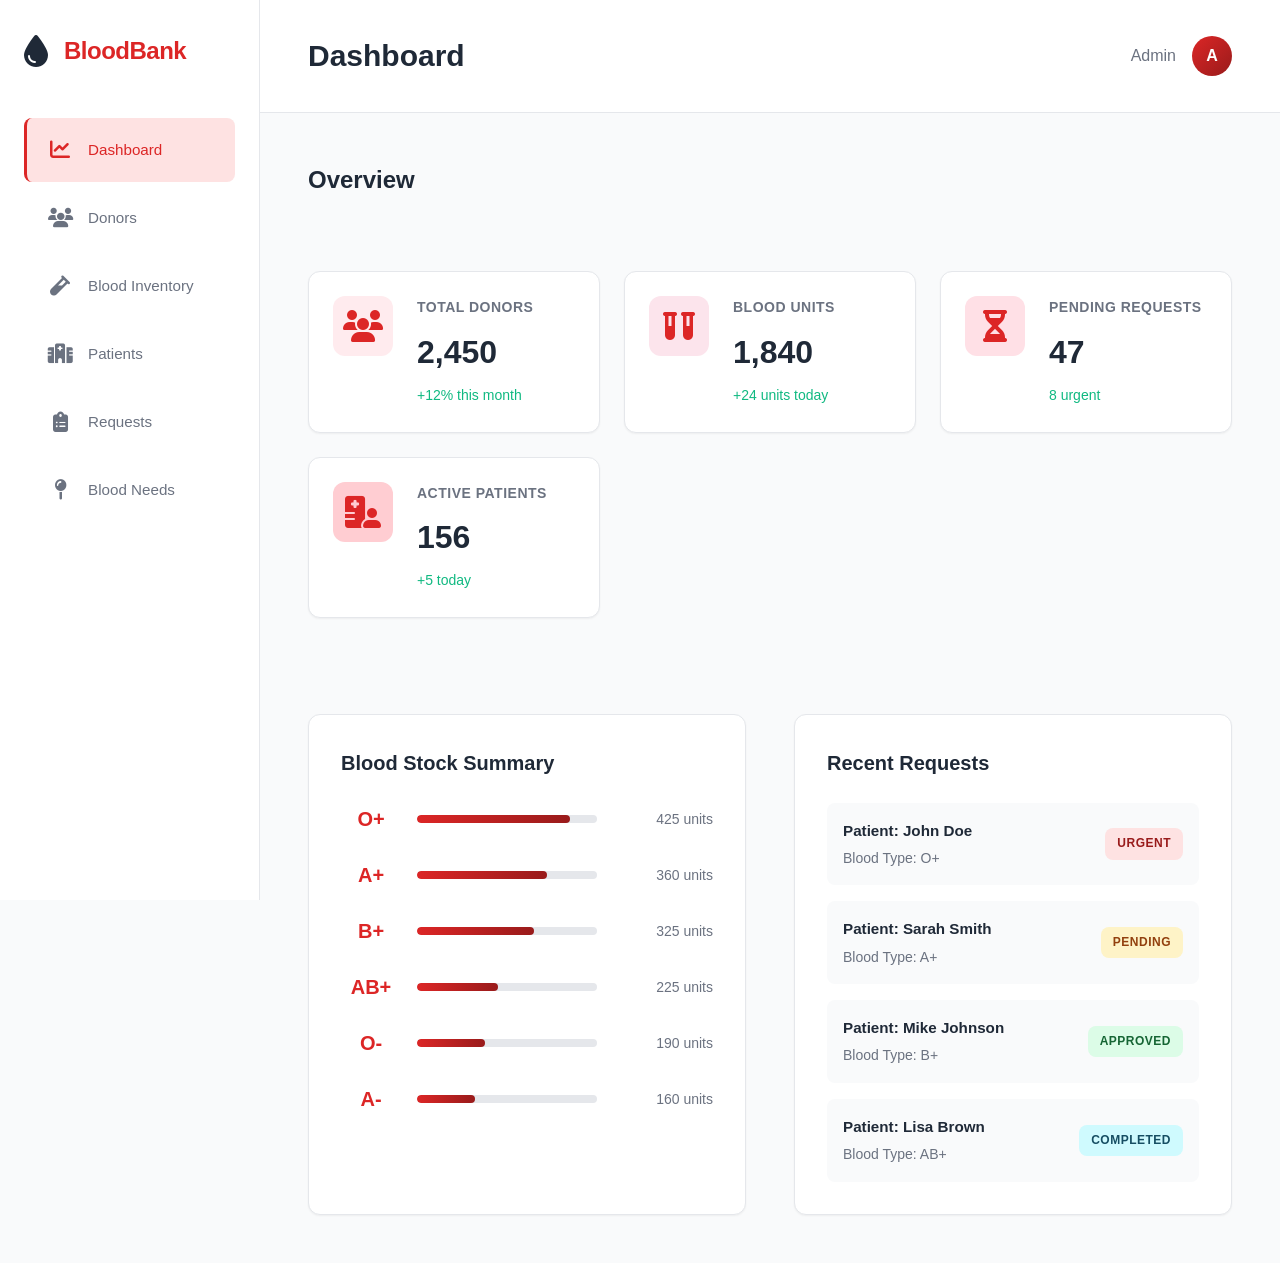
==== index.html @ 57b19b27 "Add Blood Bank project files" ====
<!DOCTYPE html>
<html lang="en">
<head>
    <meta charset="UTF-8">
    <meta name="viewport" content="width=device-width, initial-scale=1.0">
    <title>Blood Bank Management System - Dashboard</title>
    <link rel="stylesheet" href="https://cdnjs.cloudflare.com/ajax/libs/font-awesome/6.4.0/css/all.min.css">
    <link rel="stylesheet" href="css/style.css">
</head>
<body>
    <div class="container">
        <!-- Sidebar Navigation -->
        <aside class="sidebar">
            <div class="logo">
                <div class="logo-icon"><i class="fas fa-droplet"></i></div>
                <h1>BloodBank</h1>
            </div>
            <nav class="nav-menu">
                <a href="index.html" class="nav-item active">
                    <span class="nav-icon"><i class="fas fa-chart-line"></i></span>
                    <span class="nav-text">Dashboard</span>
                </a>
                <a href="donors.html" class="nav-item">
                    <span class="nav-icon"><i class="fas fa-users"></i></span>
                    <span class="nav-text">Donors</span>
                </a>
                <a href="blood-inventory.html" class="nav-item">
                    <span class="nav-icon"><i class="fas fa-vial"></i></span>
                    <span class="nav-text">Blood Inventory</span>
                </a>
                <a href="patients.html" class="nav-item">
                    <span class="nav-icon"><i class="fas fa-hospital"></i></span>
                    <span class="nav-text">Patients</span>
                </a>
                <a href="requests.html" class="nav-item">
                    <span class="nav-icon"><i class="fas fa-clipboard-list"></i></span>
                    <span class="nav-text">Requests</span>
                </a>
                <a href="blood-needs.html" class="nav-item">
                    <span class="nav-icon"><i class="fas fa-map-pin"></i></span>
                    <span class="nav-text">Blood Needs</span>
                </a>
            </nav>
        </aside>

        <!-- Main Content -->
        <main class="main-content">
            <!-- Header -->
            <header class="header">
                <h2>Dashboard</h2>
                <div class="user-section">
                    <span class="user-name">Admin</span>
                    <div class="user-avatar">A</div>
                </div>
            </header>

            <!-- Dashboard Content -->
            <section class="dashboard">
                <h3 class="section-title">Overview</h3>
                
                <!-- Stats Cards -->
                <div class="stats-grid">
                    <div class="stat-card">
                        <div class="stat-icon" style="background-color: #ffebee;"><i class="fas fa-users"></i></div>
                        <div class="stat-content">
                            <h4>Total Donors</h4>
                            <p class="stat-number">2,450</p>
                            <span class="stat-change">+12% this month</span>
                        </div>
                    </div>

                    <div class="stat-card">
                        <div class="stat-icon" style="background-color: #fce4ec;"><i class="fas fa-vials"></i></div>
                        <div class="stat-content">
                            <h4>Blood Units</h4>
                            <p class="stat-number">1,840</p>
                            <span class="stat-change">+24 units today</span>
                        </div>
                    </div>

                    <div class="stat-card">
                        <div class="stat-icon" style="background-color: #ffe0e6;"><i class="fas fa-hourglass-half"></i></div>
                        <div class="stat-content">
                            <h4>Pending Requests</h4>
                            <p class="stat-number">47</p>
                            <span class="stat-change">8 urgent</span>
                        </div>
                    </div>

                    <div class="stat-card">
                        <div class="stat-icon" style="background-color: #ffcdd2;"><i class="fas fa-hospital-user"></i></div>
                        <div class="stat-content">
                            <h4>Active Patients</h4>
                            <p class="stat-number">156</p>
                            <span class="stat-change">+5 today</span>
                        </div>
                    </div>
                </div>

                <!-- Blood Stock Overview -->
                <div class="dashboard-grid">
                    <div class="card">
                        <h3>Blood Stock Summary</h3>
                        <div class="blood-stock-list">
                            <div class="blood-item">
                                <div class="blood-group">O+</div>
                                <div class="blood-bar">
                                    <div class="blood-fill" style="width: 85%"></div>
                                </div>
                                <span class="blood-qty">425 units</span>
                            </div>
                            <div class="blood-item">
                                <div class="blood-group">A+</div>
                                <div class="blood-bar">
                                    <div class="blood-fill" style="width: 72%"></div>
                                </div>
                                <span class="blood-qty">360 units</span>
                            </div>
                            <div class="blood-item">
                                <div class="blood-group">B+</div>
                                <div class="blood-bar">
                                    <div class="blood-fill" style="width: 65%"></div>
                                </div>
                                <span class="blood-qty">325 units</span>
                            </div>
                            <div class="blood-item">
                                <div class="blood-group">AB+</div>
                                <div class="blood-bar">
                                    <div class="blood-fill" style="width: 45%"></div>
                                </div>
                                <span class="blood-qty">225 units</span>
                            </div>
                            <div class="blood-item">
                                <div class="blood-group">O-</div>
                                <div class="blood-bar">
                                    <div class="blood-fill" style="width: 38%"></div>
                                </div>
                                <span class="blood-qty">190 units</span>
                            </div>
                            <div class="blood-item">
                                <div class="blood-group">A-</div>
                                <div class="blood-bar">
                                    <div class="blood-fill" style="width: 32%"></div>
                                </div>
                                <span class="blood-qty">160 units</span>
                            </div>
                        </div>
                    </div>

                    <div class="card">
                        <h3>Recent Requests</h3>
                        <div class="recent-list">
                            <div class="recent-item">
                                <div class="recent-info">
                                    <p class="recent-title">Patient: John Doe</p>
                                    <p class="recent-meta">Blood Type: O+</p>
                                </div>
                                <span class="status-badge urgent">Urgent</span>
                            </div>
                            <div class="recent-item">
                                <div class="recent-info">
                                    <p class="recent-title">Patient: Sarah Smith</p>
                                    <p class="recent-meta">Blood Type: A+</p>
                                </div>
                                <span class="status-badge pending">Pending</span>
                            </div>
                            <div class="recent-item">
                                <div class="recent-info">
                                    <p class="recent-title">Patient: Mike Johnson</p>
                                    <p class="recent-meta">Blood Type: B+</p>
                                </div>
                                <span class="status-badge approved">Approved</span>
                            </div>
                            <div class="recent-item">
                                <div class="recent-info">
                                    <p class="recent-title">Patient: Lisa Brown</p>
                                    <p class="recent-meta">Blood Type: AB+</p>
                                </div>
                                <span class="status-badge completed">Completed</span>
                            </div>
                        </div>
                    </div>
                </div>
            </section>
        </main>
    </div>

    <script src="js/main.js"></script>
</body>
</html>
---- css/style.css ----
/* ============================================================================
   BLOOD BANK MANAGEMENT SYSTEM - MODERN MINIMALISTIC DESIGN
   ============================================================================ */

/* ============================================================================
   1. VARIABLES & ROOT STYLES
   ============================================================================ */

:root {
    --color-primary: #dc2626;
    --color-primary-light: #fee2e2;
    --color-primary-dark: #991b1b;
    --color-secondary: #6b7280;
    --color-background: #f9fafb;
    --color-surface: #ffffff;
    --color-border: #e5e7eb;
    --color-text: #1f2937;
    --color-text-light: #6b7280;
    --color-success: #10b981;
    --color-warning: #f59e0b;
    --color-danger: #ef4444;
    --color-info: #3b82f6;
    
    --shadow-sm: 0 1px 2px 0 rgba(0, 0, 0, 0.05);
    --shadow-md: 0 4px 6px -1px rgba(0, 0, 0, 0.1);
    --shadow-lg: 0 10px 15px -3px rgba(0, 0, 0, 0.1);
    
    --spacing-xs: 0.25rem;
    --spacing-sm: 0.5rem;
    --spacing-md: 1rem;
    --spacing-lg: 1.5rem;
    --spacing-xl: 2rem;
    --spacing-2xl: 3rem;
    
    --radius-sm: 0.375rem;
    --radius-md: 0.5rem;
    --radius-lg: 0.75rem;
    
    --transition: all 0.3s ease;
}

/* ============================================================================
   2. GLOBAL STYLES
   ============================================================================ */

* {
    margin: 0;
    padding: 0;
    box-sizing: border-box;
}

html {
    scroll-behavior: smooth;
}

body {
    font-family: -apple-system, BlinkMacSystemFont, 'Segoe UI', 'Roboto', 'Oxygen',
        'Ubuntu', 'Cantarell', 'Fira Sans', 'Droid Sans', 'Helvetica Neue', sans-serif;
    background-color: var(--color-background);
    color: var(--color-text);
    line-height: 1.6;
    font-size: 16px;
    -webkit-font-smoothing: antialiased;
    -moz-osx-font-smoothing: grayscale;
}

/* ============================================================================
   3. LAYOUT STRUCTURE
   ============================================================================ */

.container {
    display: grid;
    grid-template-columns: 260px 1fr;
    min-height: 100vh;
}

.sidebar {
    background-color: var(--color-surface);
    border-right: 1px solid var(--color-border);
    padding: var(--spacing-xl) var(--spacing-lg);
    position: fixed;
    left: 0;
    top: 0;
    width: 260px;
    height: 100vh;
    overflow-y: auto;
    z-index: 1000;
}

.main-content {
    grid-column: 2;
    display: flex;
    flex-direction: column;
}

/* ============================================================================
   4. SIDEBAR & NAVIGATION
   ============================================================================ */

.logo {
    display: flex;
    align-items: center;
    gap: var(--spacing-md);
    margin-bottom: var(--spacing-2xl);
    cursor: pointer;
    transition: var(--transition);
}

.logo-icon {
    font-size: 2rem;
    line-height: 1;
}

.logo h1 {
    font-size: 1.5rem;
    font-weight: 700;
    color: var(--color-primary);
    letter-spacing: -0.5px;
}

.nav-menu {
    display: flex;
    flex-direction: column;
    gap: var(--spacing-xs);
}

.nav-item {
    display: flex;
    align-items: center;
    gap: var(--spacing-md);
    padding: var(--spacing-md) var(--spacing-lg);
    border-radius: var(--radius-md);
    color: var(--color-text-light);
    text-decoration: none;
    transition: var(--transition);
    font-size: 0.95rem;
    font-weight: 500;
}

.nav-item:hover {
    color: var(--color-primary);
    background-color: var(--color-primary-light);
}

.nav-item.active {
    color: var(--color-primary);
    background-color: var(--color-primary-light);
    border-left: 3px solid var(--color-primary);
    padding-left: calc(var(--spacing-lg) - 3px);
}

.nav-icon {
    font-size: 1.25rem;
    width: 1.5rem;
    text-align: center;
}

.nav-text {
    flex: 1;
}

/* ============================================================================
   5. HEADER SECTION
   ============================================================================ */

.header {
    display: flex;
    justify-content: space-between;
    align-items: center;
    padding: var(--spacing-xl) var(--spacing-2xl);
    background-color: var(--color-surface);
    border-bottom: 1px solid var(--color-border);
    position: sticky;
    top: 0;
    z-index: 100;
}

.header h2 {
    font-size: 1.875rem;
    font-weight: 700;
    color: var(--color-text);
}

.user-section {
    display: flex;
    align-items: center;
    gap: var(--spacing-md);
}

.user-name {
    color: var(--color-text-light);
    font-weight: 500;
}

.user-avatar {
    width: 40px;
    height: 40px;
    border-radius: 50%;
    background: linear-gradient(135deg, var(--color-primary), var(--color-primary-dark));
    color: white;
    display: flex;
    align-items: center;
    justify-content: center;
    font-weight: 700;
    cursor: pointer;
    transition: var(--transition);
}

.user-avatar:hover {
    transform: scale(1.05);
    box-shadow: var(--shadow-md);
}

/* ============================================================================
   6. PAGE SECTIONS & CARDS
   ============================================================================ */

.page-section {
    padding: var(--spacing-2xl);
    display: flex;
    flex-direction: column;
    gap: var(--spacing-2xl);
    flex: 1;
}

.dashboard {
    padding: var(--spacing-2xl);
    display: flex;
    flex-direction: column;
    gap: var(--spacing-2xl);
    flex: 1;
}

.card {
    background-color: var(--color-surface);
    border: 1px solid var(--color-border);
    border-radius: var(--radius-lg);
    padding: var(--spacing-xl);
    box-shadow: var(--shadow-sm);
    transition: var(--transition);
}

.card:hover {
    box-shadow: var(--shadow-md);
}

.card h3 {
    font-size: 1.25rem;
    margin-bottom: var(--spacing-lg);
    color: var(--color-text);
}

.card-header {
    display: flex;
    justify-content: space-between;
    align-items: center;
    margin-bottom: var(--spacing-lg);
    flex-wrap: wrap;
    gap: var(--spacing-md);
}

.card-header h3 {
    margin: 0;
}

/* ============================================================================
   7. DASHBOARD STATS
   ============================================================================ */

.stats-grid {
    display: grid;
    grid-template-columns: repeat(auto-fit, minmax(250px, 1fr));
    gap: var(--spacing-lg);
    margin-bottom: var(--spacing-2xl);
}

.stat-card {
    background-color: var(--color-surface);
    border: 1px solid var(--color-border);
    border-radius: var(--radius-lg);
    padding: var(--spacing-lg);
    display: flex;
    gap: var(--spacing-lg);
    align-items: flex-start;
    box-shadow: var(--shadow-sm);
    transition: var(--transition);
}

.stat-card:hover {
    box-shadow: var(--shadow-md);
    transform: translateY(-2px);
}

.stat-icon {
    width: 60px;
    height: 60px;
    border-radius: var(--radius-lg);
    display: flex;
    align-items: center;
    justify-content: center;
    font-size: 1.75rem;
    flex-shrink: 0;
}

.stat-content {
    flex: 1;
}

.stat-content h4 {
    font-size: 0.875rem;
    color: var(--color-text-light);
    text-transform: uppercase;
    letter-spacing: 0.5px;
    margin-bottom: var(--spacing-sm);
    font-weight: 600;
}

.stat-number {
    font-size: 2rem;
    font-weight: 700;
    color: var(--color-text);
    margin-bottom: var(--spacing-xs);
}

.stat-change {
    font-size: 0.875rem;
    color: var(--color-success);
}

/* ============================================================================
   8. DASHBOARD GRID & BLOOD STOCK
   ============================================================================ */

.dashboard-grid {
    display: grid;
    grid-template-columns: repeat(auto-fit, minmax(300px, 1fr));
    gap: var(--spacing-2xl);
}

.blood-stock-list {
    display: flex;
    flex-direction: column;
    gap: var(--spacing-lg);
}

.blood-item {
    display: grid;
    grid-template-columns: 60px 1fr 100px;
    align-items: center;
    gap: var(--spacing-md);
}

.blood-group {
    font-weight: 700;
    color: var(--color-primary);
    font-size: 1.25rem;
    text-align: center;
}

.blood-bar {
    height: 8px;
    background-color: var(--color-border);
    border-radius: 10px;
    overflow: hidden;
}

.blood-fill {
    height: 100%;
    background: linear-gradient(90deg, var(--color-primary), var(--color-primary-dark));
    border-radius: 10px;
    transition: var(--transition);
}

.blood-qty {
    font-size: 0.875rem;
    color: var(--color-text-light);
    text-align: right;
}

/* ============================================================================
   9. RECENT ITEMS LIST
   ============================================================================ */

.recent-list {
    display: flex;
    flex-direction: column;
    gap: var(--spacing-md);
}

.recent-item {
    display: flex;
    justify-content: space-between;
    align-items: center;
    padding: var(--spacing-md);
    background-color: var(--color-background);
    border-radius: var(--radius-md);
    transition: var(--transition);
}

.recent-item:hover {
    background-color: #f3f4f6;
}

.recent-info {
    flex: 1;
}

.recent-title {
    font-size: 0.95rem;
    font-weight: 600;
    color: var(--color-text);
    margin-bottom: var(--spacing-xs);
}

.recent-meta {
    font-size: 0.875rem;
    color: var(--color-text-light);
}

/* ============================================================================
   10. STATUS BADGES
   ============================================================================ */

.status-badge {
    display: inline-block;
    padding: 0.375rem 0.75rem;
    border-radius: var(--radius-md);
    font-size: 0.75rem;
    font-weight: 600;
    text-transform: uppercase;
    letter-spacing: 0.5px;
    white-space: nowrap;
}

.status-badge.urgent {
    background-color: #fee2e2;
    color: #991b1b;
}

.status-badge.pending {
    background-color: #fef3c7;
    color: #92400e;
}

.status-badge.approved {
    background-color: #dcfce7;
    color: #166534;
}

.status-badge.completed {
    background-color: #cffafe;
    color: #164e63;
}

.blood-badge {
    display: inline-block;
    padding: 0.375rem 0.75rem;
    border-radius: var(--radius-md);
    background-color: var(--color-primary-light);
    color: var(--color-primary-dark);
    font-weight: 700;
    font-size: 0.875rem;
}

/* ============================================================================
   11. FORMS & INPUTS
   ============================================================================ */

.form {
    display: flex;
    flex-direction: column;
}

.form-grid {
    display: grid;
    grid-template-columns: repeat(auto-fit, minmax(250px, 1fr));
    gap: var(--spacing-lg);
    margin-bottom: var(--spacing-lg);
}

.form-group {
    display: flex;
    flex-direction: column;
}

.form-group.form-full {
    grid-column: 1 / -1;
}

.form-group label {
    font-size: 0.875rem;
    font-weight: 600;
    color: var(--color-text);
    margin-bottom: var(--spacing-sm);
    display: block;
}

.form-group input,
.form-group select,
.form-group textarea {
    padding: var(--spacing-md);
    border: 1px solid var(--color-border);
    border-radius: var(--radius-md);
    font-size: 0.95rem;
    font-family: inherit;
    background-color: var(--color-background);
    color: var(--color-text);
    transition: var(--transition);
}

.form-group input:focus,
.form-group select:focus,
.form-group textarea:focus {
    outline: none;
    border-color: var(--color-primary);
    background-color: var(--color-surface);
    box-shadow: 0 0 0 3px var(--color-primary-light);
}

.form-group input::placeholder {
    color: var(--color-text-light);
}

.form-group select {
    cursor: pointer;
    appearance: none;
    background-image: url("data:image/svg+xml,%3Csvg xmlns='http://www.w3.org/2000/svg' width='12' height='12' viewBox='0 0 12 12'%3E%3Cpath fill='%236b7280' d='M6 9L1 4h10z'/%3E%3C/svg%3E");
    background-repeat: no-repeat;
    background-position: right var(--spacing-md) center;
    padding-right: 2.5rem;
}

.form-actions {
    display: flex;
    gap: var(--spacing-md);
    margin-top: var(--spacing-lg);
}

/* ============================================================================
   12. BUTTONS
   ============================================================================ */

.btn {
    padding: var(--spacing-md) var(--spacing-lg);
    border: none;
    border-radius: var(--radius-md);
    font-size: 0.95rem;
    font-weight: 600;
    cursor: pointer;
    transition: var(--transition);
    display: inline-flex;
    align-items: center;
    justify-content: center;
    gap: var(--spacing-sm);
    min-height: 44px;
    white-space: nowrap;
}

.btn-primary {
    background-color: var(--color-primary);
    color: white;
}

.btn-primary:hover {
    background-color: var(--color-primary-dark);
    box-shadow: var(--shadow-md);
    transform: translateY(-1px);
}

.btn-primary:active {
    transform: translateY(0);
}

.btn-secondary {
    background-color: var(--color-background);
    color: var(--color-text);
    border: 1px solid var(--color-border);
}

.btn-secondary:hover {
    background-color: #f3f4f6;
    border-color: var(--color-text-light);
}

.btn-icon {
    width: 36px;
    height: 36px;
    padding: 0;
    border: none;
    border-radius: var(--radius-md);
    background-color: transparent;
    font-size: 1.125rem;
    cursor: pointer;
    transition: var(--transition);
    display: flex;
    align-items: center;
    justify-content: center;
}

.btn-icon.edit:hover {
    background-color: #dbeafe;
}

.btn-icon.delete:hover {
    background-color: var(--color-primary-light);
}

/* ============================================================================
   13. SEARCH BOX
   ============================================================================ */

.search-box {
    position: relative;
    flex: 1;
    min-width: 200px;
}

.search-input {
    width: 100%;
    padding: var(--spacing-md) var(--spacing-md) var(--spacing-md) var(--spacing-lg);
    border: 1px solid var(--color-border);
    border-radius: var(--radius-md);
    font-size: 0.95rem;
    background-color: var(--color-background);
    color: var(--color-text);
    transition: var(--transition);
}

.search-input:focus {
    outline: none;
    border-color: var(--color-primary);
    background-color: var(--color-surface);
    box-shadow: 0 0 0 3px var(--color-primary-light);
}

.search-input::placeholder {
    color: var(--color-text-light);
}

.search-icon {
    position: absolute;
    right: var(--spacing-md);
    top: 50%;
    transform: translateY(-50%);
    color: var(--color-text-light);
    pointer-events: none;
}

/* ============================================================================
   14. TABLES
   ============================================================================ */

.table-responsive {
    overflow-x: auto;
    margin-top: var(--spacing-lg);
    border-radius: var(--radius-lg);
    border: 1px solid var(--color-border);
}

.table {
    width: 100%;
    border-collapse: collapse;
    background-color: var(--color-surface);
}

.table thead {
    background-color: var(--color-background);
    border-bottom: 2px solid var(--color-border);
}

.table th {
    padding: var(--spacing-md) var(--spacing-lg);
    text-align: left;
    font-weight: 600;
    font-size: 0.875rem;
    text-transform: uppercase;
    letter-spacing: 0.5px;
    color: var(--color-text-light);
}

.table td {
    padding: var(--spacing-md) var(--spacing-lg);
    border-bottom: 1px solid var(--color-border);
    color: var(--color-text);
}

.table tbody tr {
    transition: var(--transition);
}

.table tbody tr:hover {
    background-color: var(--color-background);
}

.table tbody tr:last-child td {
    border-bottom: none;
}

/* ============================================================================
   15. SECTION TITLE
   ============================================================================ */

.section-title {
    font-size: 1.5rem;
    font-weight: 700;
    color: var(--color-text);
    margin-bottom: var(--spacing-lg);
}

/* ============================================================================
   16. RESPONSIVE DESIGN
   ============================================================================ */

@media (max-width: 768px) {
    .container {
        grid-template-columns: 1fr;
    }

    .sidebar {
        position: fixed;
        left: 0;
        bottom: auto;
        width: 100%;
        height: auto;
        border-right: none;
        border-bottom: 1px solid var(--color-border);
        padding: var(--spacing-md) var(--spacing-lg);
        z-index: 1000;
    }

    .logo {
        margin-bottom: var(--spacing-md);
    }

    .logo h1 {
        display: none;
    }

    .nav-menu {
        flex-direction: row;
        gap: var(--spacing-md);
        overflow-x: auto;
    }

    .nav-item {
        flex-shrink: 0;
        padding: var(--spacing-sm) var(--spacing-md);
    }

    .nav-text {
        display: none;
    }

    .main-content {
        grid-column: 1;
        margin-top: 80px;
    }

    .header {
        flex-direction: column;
        gap: var(--spacing-lg);
        text-align: center;
    }

    .header h2 {
        font-size: 1.5rem;
    }

    .user-section {
        justify-content: center;
        width: 100%;
    }

    .page-section,
    .dashboard {
        padding: var(--spacing-lg);
    }

    .stats-grid {
        grid-template-columns: 1fr;
    }

    .dashboard-grid {
        grid-template-columns: 1fr;
    }

    .form-grid {
        grid-template-columns: 1fr;
    }

    .card-header {
        flex-direction: column;
        align-items: stretch;
    }

    .search-box {
        width: 100%;
    }

    .table-responsive {
        overflow-x: auto;
        -webkit-overflow-scrolling: touch;
    }

    .form-actions {
        flex-direction: column;
    }

    .btn {
        width: 100%;
    }
}

@media (max-width: 480px) {
    .header h2 {
        font-size: 1.25rem;
    }

    .stat-card {
        flex-direction: column;
        text-align: center;
    }

    .stat-icon {
        width: 50px;
        height: 50px;
        font-size: 1.5rem;
    }

    .stat-number {
        font-size: 1.5rem;
    }

    .blood-item {
        grid-template-columns: 50px 1fr;
    }

    .blood-qty {
        grid-column: 2;
        margin-top: var(--spacing-sm);
        text-align: left;
    }

    .table {
        font-size: 0.875rem;
    }

    .table th,
    .table td {
        padding: var(--spacing-sm);
    }

    .btn-icon {
        width: 32px;
        height: 32px;
        font-size: 1rem;
    }
}

/* ============================================================================
   17. UTILITIES & ANIMATIONS
   ============================================================================ */

.text-muted {
    color: var(--color-text-light);
}

.text-center {
    text-align: center;
}

.mt-1 { margin-top: var(--spacing-md); }
.mt-2 { margin-top: var(--spacing-lg); }
.mb-1 { margin-bottom: var(--spacing-md); }
.mb-2 { margin-bottom: var(--spacing-lg); }

@keyframes slideIn {
    from {
        opacity: 0;
        transform: translateY(10px);
    }
    to {
        opacity: 1;
        transform: translateY(0);
    }
}

.card {
    animation: slideIn 0.3s ease;
}

/* ============================================================================
   18. SCROLLBAR STYLING
   ============================================================================ */

::-webkit-scrollbar {
    width: 8px;
    height: 8px;
}

::-webkit-scrollbar-track {
    background: var(--color-background);
}

::-webkit-scrollbar-thumb {
    background: var(--color-border);
    border-radius: 10px;
}

/* ============================================================================
   18. SCROLLBAR STYLING
   ============================================================================ */

::-webkit-scrollbar {
    width: 8px;
    height: 8px;
}

::-webkit-scrollbar-track {
    background: var(--color-background);
}

::-webkit-scrollbar-thumb {
    background: var(--color-border);
    border-radius: 10px;
}

::-webkit-scrollbar-thumb:hover {
    background: var(--color-text-light);
}

/* ============================================================================
   19. BLOOD NEEDS FEED STYLES
   ============================================================================ */

.blood-needs-list {
    display: flex;
    flex-direction: column;
    gap: var(--spacing-2xl);
}

.blood-need-card {
    border: 2px solid var(--color-border);
    border-radius: var(--radius-lg);
    padding: var(--spacing-xl);
    background: linear-gradient(135deg, #fafafa 0%, #ffffff 100%);
    transition: var(--transition);
}

.blood-need-card:hover {
    border-color: var(--color-primary);
    box-shadow: 0 0 0 3px var(--color-primary-light);
}

.need-header {
    display: flex;
    justify-content: space-between;
    align-items: flex-start;
    margin-bottom: var(--spacing-lg);
    gap: var(--spacing-lg);
}

.need-title-section {
    flex: 1;
}

.need-title-section h4 {
    font-size: 1.25rem;
    font-weight: 700;
    color: var(--color-text);
    margin-bottom: var(--spacing-sm);
}

.blood-group-large {
    font-size: 2.5rem;
    font-weight: 900;
    color: var(--color-primary);
    background: var(--color-primary-light);
    width: 100px;
    height: 100px;
    display: flex;
    align-items: center;
    justify-content: center;
    border-radius: var(--radius-lg);
    border: 3px solid var(--color-primary);
    flex-shrink: 0;
}

.urgency-badge {
    display: inline-flex;
    align-items: center;
    gap: var(--spacing-sm);
    padding: 0.5rem 1rem;
    border-radius: var(--radius-md);
    font-size: 0.875rem;
    font-weight: 600;
    white-space: nowrap;
}

.urgency-badge.critical {
    background-color: #fee2e2;
    color: #991b1b;
}

.urgency-badge.urgent {
    background-color: #fef3c7;
    color: #92400e;
}

.urgency-badge.normal {
    background-color: #dbeafe;
    color: #1e40af;
}

.need-info-grid {
    display: grid;
    grid-template-columns: repeat(auto-fit, minmax(200px, 1fr));
    gap: var(--spacing-lg);
    margin-bottom: var(--spacing-lg);
    padding: var(--spacing-lg);
    background-color: var(--color-background);
    border-radius: var(--radius-md);
}

.need-info-item {
    display: flex;
    gap: var(--spacing-md);
}

.need-info-item i {
    font-size: 1.25rem;
    color: var(--color-primary);
    flex-shrink: 0;
    width: 24px;
    text-align: center;
}

.info-label {
    font-size: 0.75rem;
    color: var(--color-text-light);
    text-transform: uppercase;
    letter-spacing: 0.5px;
    margin-bottom: var(--spacing-xs);
}

.info-value {
    font-size: 0.95rem;
    font-weight: 600;
    color: var(--color-text);
}

.need-description {
    padding: var(--spacing-md) var(--spacing-lg);
    background-color: #fffbf0;
    border-left: 4px solid var(--color-primary);
    border-radius: var(--radius-sm);
    margin-bottom: var(--spacing-lg);
}

.need-description p {
    color: var(--color-text);
    line-height: 1.6;
}

.need-actions {
    display: flex;
    gap: var(--spacing-md);
    flex-wrap: wrap;
}

.btn-respond {
    flex: 1;
    min-width: 150px;
}

.btn-share,
.btn-details {
    flex: 0 1 auto;
}

.fulfilled-list {
    display: flex;
    flex-direction: column;
    gap: var(--spacing-lg);
}

.fulfilled-item {
    padding: var(--spacing-lg);
    background-color: #f0fdf4;
    border-left: 4px solid var(--color-success);
    border-radius: var(--radius-md);
    transition: var(--transition);
}

.fulfilled-item:hover {
    box-shadow: var(--shadow-md);
}

.fulfilled-header {
    display: flex;
    justify-content: space-between;
    align-items: center;
    margin-bottom: var(--spacing-sm);
}

.fulfilled-header h4 {
    font-size: 1rem;
    font-weight: 600;
    color: var(--color-text);
}

.completed-badge {
    display: inline-flex;
    align-items: center;
    gap: var(--spacing-sm);
    padding: 0.375rem 0.75rem;
    background-color: #dcfce7;
    color: #166534;
    border-radius: var(--radius-md);
    font-size: 0.75rem;
    font-weight: 600;
}

.fulfilled-meta {
    font-size: 0.875rem;
    color: var(--color-text-light);
    display: flex;
    align-items: center;
    gap: var(--spacing-md);
    flex-wrap: wrap;
}

.fulfilled-meta i {
    color: var(--color-success);
}

/* ============================================================================
   20. ICON STYLING
   ============================================================================ */

.stat-icon {
    display: flex;
    align-items: center;
    justify-content: center;
    font-size: 2rem;
}

.stat-icon i {
    color: var(--color-primary);
}

.nav-icon i {
    font-size: 1.25rem;
}

.search-icon {
    color: var(--color-text-light);
}

.search-icon i {
    font-size: 1rem;
}

/* ============================================================================
   21. RESPONSIVE - BLOOD NEEDS
   ============================================================================ */

@media (max-width: 768px) {
    .blood-need-card {
        padding: var(--spacing-lg);
    }

    .need-header {
        flex-direction: column;
        align-items: flex-start;
    }

    .blood-group-large {
        width: 80px;
        height: 80px;
        font-size: 1.875rem;
        align-self: flex-start;
    }

    .need-info-grid {
        grid-template-columns: 1fr;
        gap: var(--spacing-md);
    }

    .need-actions {
        flex-direction: column;
    }

    .btn-respond,
    .btn-share,
    .btn-details {
        width: 100%;
    }

    .fulfilled-header {
        flex-direction: column;
        align-items: flex-start;
        gap: var(--spacing-sm);
    }

    .fulfilled-meta {
        flex-direction: column;
        align-items: flex-start;
    }
}
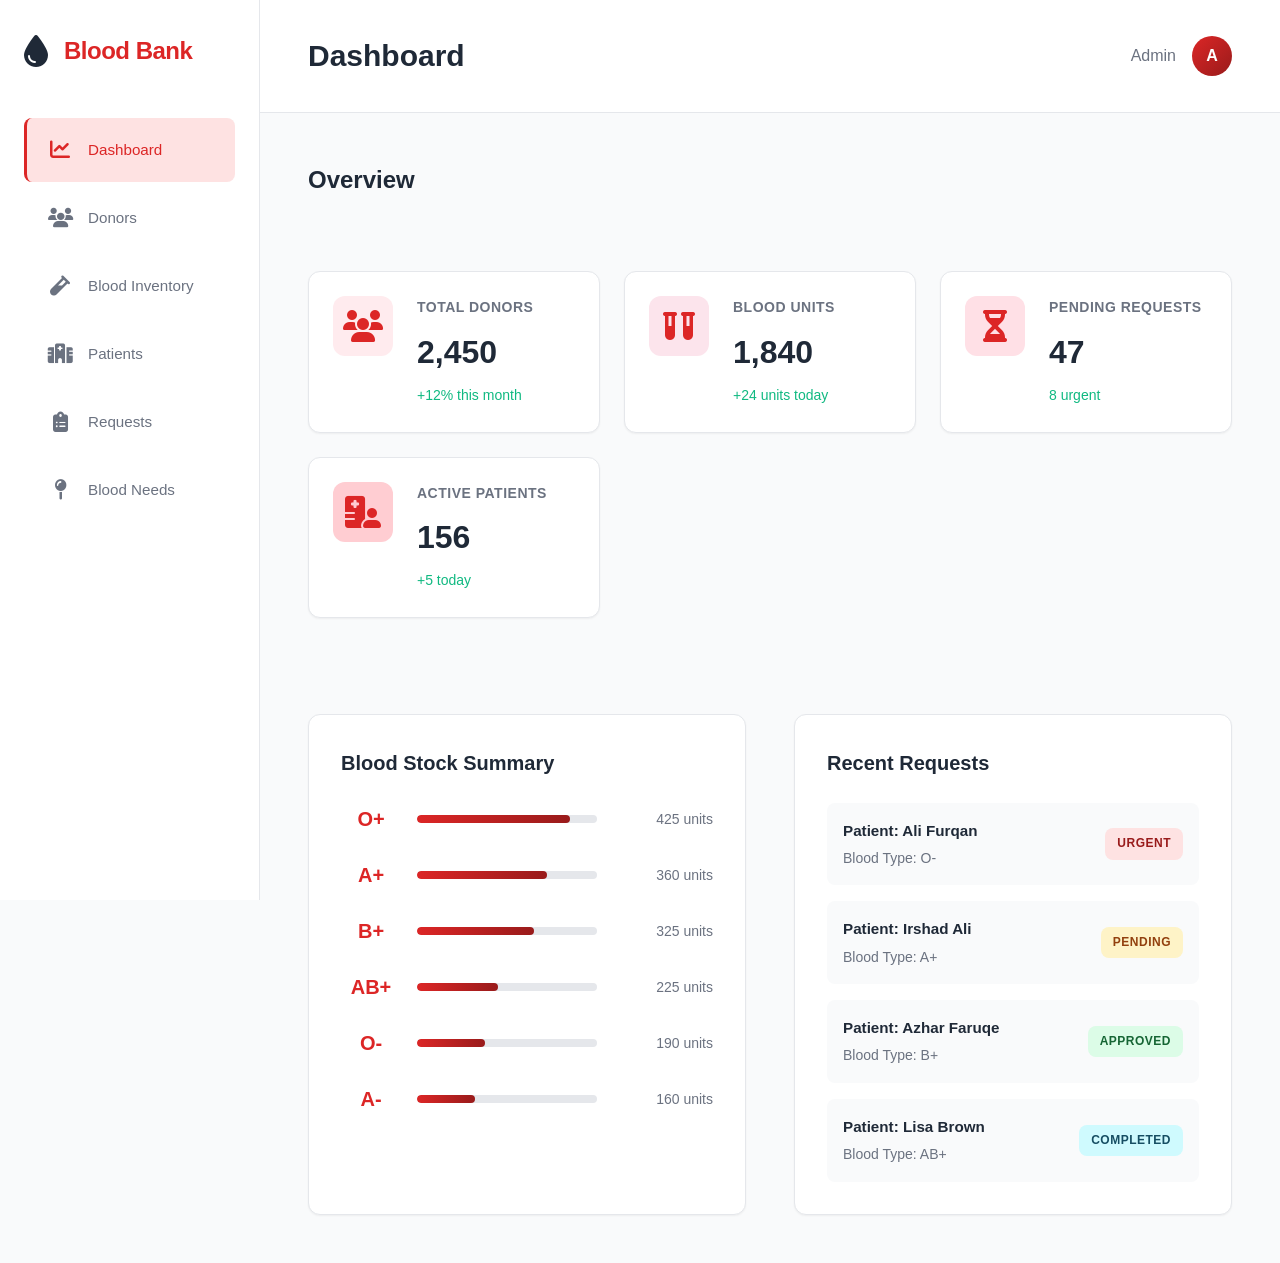
==== commit ffbba2fa: "Blood Bank System" ====
--- a/index.html
+++ b/index.html
@@ -3,17 +3,24 @@
 <head>
     <meta charset="UTF-8">
     <meta name="viewport" content="width=device-width, initial-scale=1.0">
-    <title>Blood Bank Management System - Dashboard</title>
+    <title>Blood Bank - Emergency Response System</title>
     <link rel="stylesheet" href="https://cdnjs.cloudflare.com/ajax/libs/font-awesome/6.4.0/css/all.min.css">
     <link rel="stylesheet" href="css/style.css">
+    <link rel="shortcut icon" href="logo.png" type="image/png">
 </head>
 <body>
     <div class="container">
+        <!-- Mobile Overlay -->
+        <div class="mobile-overlay"></div>
+
         <!-- Sidebar Navigation -->
         <aside class="sidebar">
             <div class="logo">
-                <div class="logo-icon"><i class="fas fa-droplet"></i></div>
-                <h1>BloodBank</h1>
+                <div class="logo-icon">
+                    <img src="logo.png" alt="Logo" style="width: 32px; height: 32px; object-fit: contain; display: none;">
+                    <i class="fas fa-droplet"></i>
+                </div>
+                <h1>Blood Bank</h1>
             </div>
             <nav class="nav-menu">
                 <a href="index.html" class="nav-item active">
@@ -47,6 +54,11 @@
         <main class="main-content">
             <!-- Header -->
             <header class="header">
+                <button class="hamburger-menu" aria-label="Toggle menu">
+                    <span></span>
+                    <span></span>
+                    <span></span>
+                </button>
                 <h2>Dashboard</h2>
                 <div class="user-section">
                     <span class="user-name">Admin</span>
@@ -152,21 +164,21 @@
                         <div class="recent-list">
                             <div class="recent-item">
                                 <div class="recent-info">
-                                    <p class="recent-title">Patient: John Doe</p>
-                                    <p class="recent-meta">Blood Type: O+</p>
+                                    <p class="recent-title">Patient: Ali Furqan</p>
+                                    <p class="recent-meta">Blood Type: O-</p>
                                 </div>
                                 <span class="status-badge urgent">Urgent</span>
                             </div>
                             <div class="recent-item">
                                 <div class="recent-info">
-                                    <p class="recent-title">Patient: Sarah Smith</p>
+                                    <p class="recent-title">Patient: Irshad Ali</p>
                                     <p class="recent-meta">Blood Type: A+</p>
                                 </div>
                                 <span class="status-badge pending">Pending</span>
                             </div>
                             <div class="recent-item">
                                 <div class="recent-info">
-                                    <p class="recent-title">Patient: Mike Johnson</p>
+                                    <p class="recent-title">Patient: Azhar Faruqe</p>
                                     <p class="recent-meta">Blood Type: B+</p>
                                 </div>
                                 <span class="status-badge approved">Approved</span>
@@ -186,5 +198,13 @@
     </div>
 
     <script src="js/main.js"></script>
+    <script>
+        // Initialize components
+        document.addEventListener('DOMContentLoaded', () => {
+            initializeMobileMenu();
+            initializeFormValidation();
+            initializeSearch();
+        });
+    </script>
 </body>
 </html>
--- a/css/style.css
+++ b/css/style.css
@@ -708,7 +708,60 @@
 }
 
 /* ============================================================================
-   16. RESPONSIVE DESIGN
+   16. MOBILE HAMBURGER MENU
+   ============================================================================ */
+
+.hamburger-menu {
+    display: none;
+    width: 44px;
+    height: 44px;
+    background: none;
+    border: none;
+    cursor: pointer;
+    flex-direction: column;
+    justify-content: center;
+    align-items: center;
+    gap: 5px;
+    z-index: 1001;
+}
+
+.hamburger-menu span {
+    width: 24px;
+    height: 2px;
+    background-color: var(--color-text);
+    border-radius: 1px;
+    transition: var(--transition);
+}
+
+.hamburger-menu.active span:nth-child(1) {
+    transform: rotate(45deg) translate(8px, 8px);
+}
+
+.hamburger-menu.active span:nth-child(2) {
+    opacity: 0;
+}
+
+.hamburger-menu.active span:nth-child(3) {
+    transform: rotate(-45deg) translate(7px, -7px);
+}
+
+.mobile-overlay {
+    display: none;
+    position: fixed;
+    top: 0;
+    left: 0;
+    right: 0;
+    bottom: 0;
+    background-color: rgba(0, 0, 0, 0.5);
+    z-index: 999;
+}
+
+.mobile-overlay.active {
+    display: block;
+}
+
+/* ============================================================================
+   17. RESPONSIVE DESIGN
    ============================================================================ */
 
 @media (max-width: 768px) {
@@ -716,59 +769,79 @@
         grid-template-columns: 1fr;
     }
 
+    .hamburger-menu {
+        display: flex;
+    }
+
     .sidebar {
         position: fixed;
         left: 0;
-        bottom: auto;
-        width: 100%;
-        height: auto;
-        border-right: none;
-        border-bottom: 1px solid var(--color-border);
+        top: 0;
+        width: 280px;
+        height: 100vh;
+        transform: translateX(-100%);
+        transition: var(--transition);
+        z-index: 1000;
+        overflow-y: auto;
+        padding: var(--spacing-xl) var(--spacing-lg);
+        border-right: 1px solid var(--color-border);
+    }
+
+    .sidebar.active {
+        transform: translateX(0);
+        box-shadow: 2px 0 10px rgba(0, 0, 0, 0.15);
+    }
+
+    .logo {
+        margin-bottom: var(--spacing-2xl);
+        display: flex;
+        align-items: center;
+        gap: var(--spacing-md);
+    }
+
+    .logo-icon {
+        font-size: 2rem;
+    }
+
+    .logo h1 {
+        font-size: 1.5rem;
+    }
+
+    .nav-menu {
+        flex-direction: column;
+        gap: var(--spacing-md);
+    }
+
+    .nav-item {
         padding: var(--spacing-md) var(--spacing-lg);
-        z-index: 1000;
-    }
-
-    .logo {
-        margin-bottom: var(--spacing-md);
-    }
-
-    .logo h1 {
-        display: none;
-    }
-
-    .nav-menu {
-        flex-direction: row;
-        gap: var(--spacing-md);
-        overflow-x: auto;
-    }
-
-    .nav-item {
-        flex-shrink: 0;
-        padding: var(--spacing-sm) var(--spacing-md);
+        font-size: 1rem;
     }
 
     .nav-text {
-        display: none;
+        display: inline;
     }
 
     .main-content {
         grid-column: 1;
-        margin-top: 80px;
+        margin-top: 0;
     }
 
     .header {
-        flex-direction: column;
-        gap: var(--spacing-lg);
-        text-align: center;
+        display: grid;
+        grid-template-columns: auto 1fr;
+        gap: var(--spacing-md);
+        align-items: center;
+        padding: var(--spacing-lg);
     }
 
     .header h2 {
         font-size: 1.5rem;
+        grid-column: 2;
     }
 
     .user-section {
-        justify-content: center;
-        width: 100%;
+        grid-column: 2;
+        justify-content: flex-start;
     }
 
     .page-section,
@@ -808,6 +881,17 @@
 
     .btn {
         width: 100%;
+    }
+
+    .need-header {
+        flex-direction: column;
+        align-items: flex-start;
+    }
+
+    .blood-group-large {
+        width: 80px;
+        height: 80px;
+        font-size: 2rem;
     }
 }
 
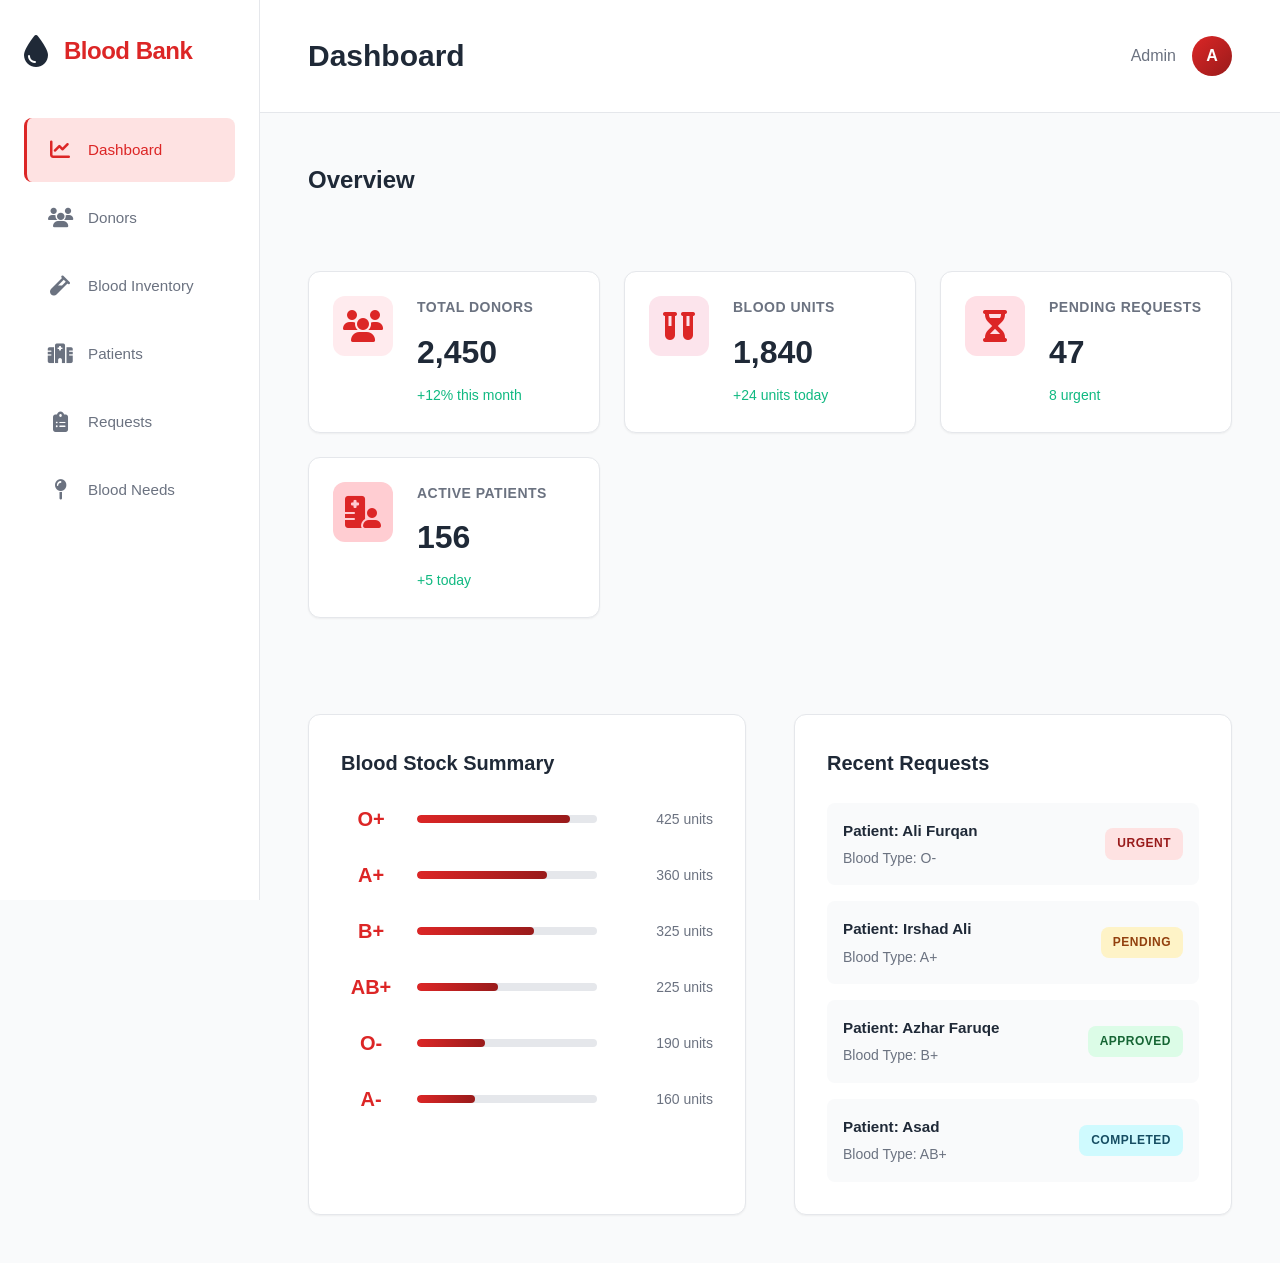
==== commit 3f2a60ca: "Update index.html" ====
--- a/index.html
+++ b/index.html
@@ -185,7 +185,7 @@
                             </div>
                             <div class="recent-item">
                                 <div class="recent-info">
-                                    <p class="recent-title">Patient: Lisa Brown</p>
+                                    <p class="recent-title">Patient: Asad</p>
                                     <p class="recent-meta">Blood Type: AB+</p>
                                 </div>
                                 <span class="status-badge completed">Completed</span>
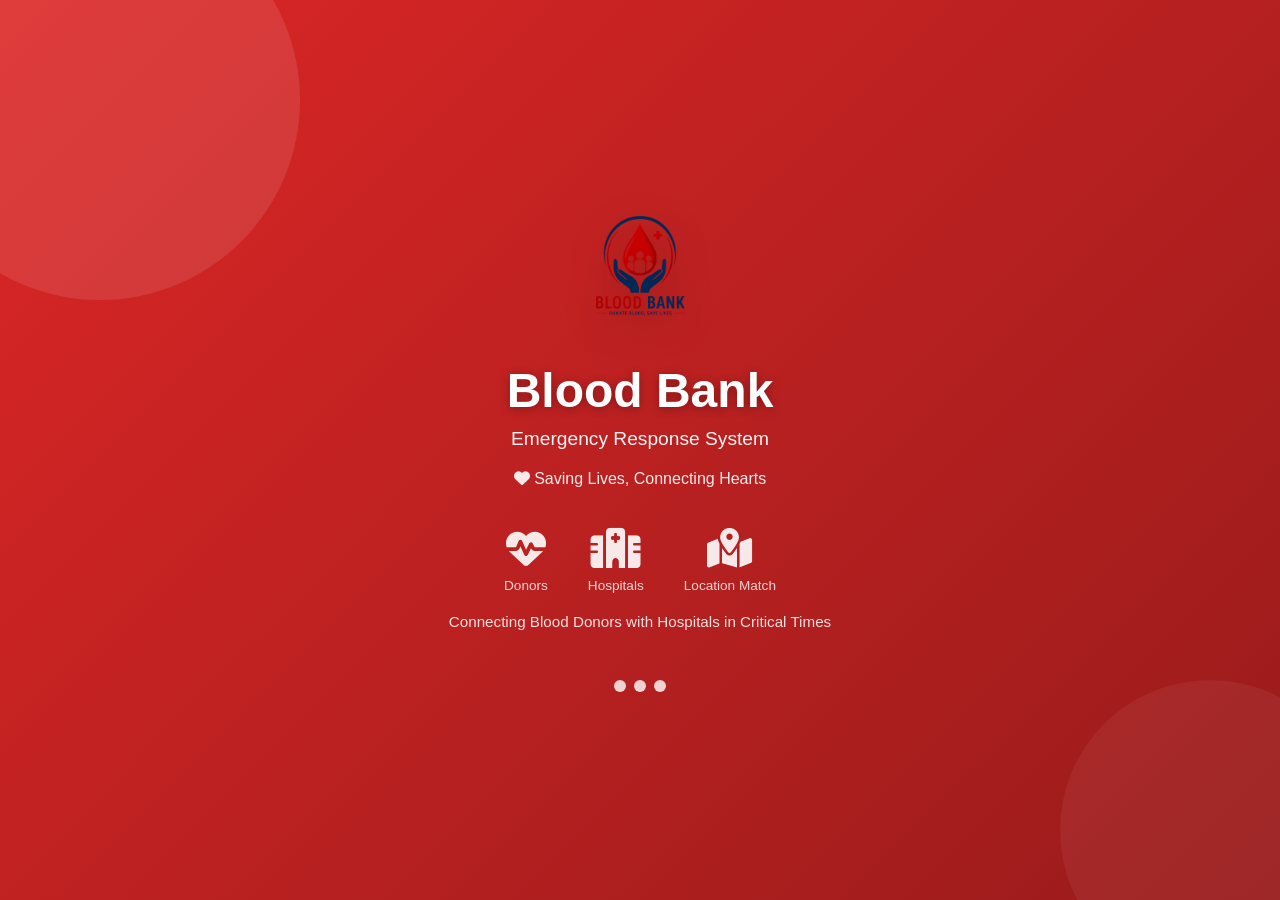
==== commit 252d0e1e: "Update index.html" ====
--- a/index.html
+++ b/index.html
@@ -4,6 +4,13 @@
     <meta charset="UTF-8">
     <meta name="viewport" content="width=device-width, initial-scale=1.0">
     <title>Blood Bank - Emergency Response System</title>
+        <script>
+       
+        if (!sessionStorage.getItem("splashShown")) {
+            sessionStorage.setItem("splashShown", "true");
+            window.location.replace("splash.html");
+        }
+    </script>
     <link rel="stylesheet" href="https://cdnjs.cloudflare.com/ajax/libs/font-awesome/6.4.0/css/all.min.css">
     <link rel="stylesheet" href="css/style.css">
     <link rel="shortcut icon" href="logo.png" type="image/png">
--- a/css/style.css
+++ b/css/style.css
@@ -661,11 +661,15 @@
     width: 100%;
     border-collapse: collapse;
     background-color: var(--color-surface);
+    table-layout: auto;
 }
 
 .table thead {
     background-color: var(--color-background);
     border-bottom: 2px solid var(--color-border);
+    position: sticky;
+    top: 0;
+    z-index: 10;
 }
 
 .table th {
@@ -676,12 +680,25 @@
     text-transform: uppercase;
     letter-spacing: 0.5px;
     color: var(--color-text-light);
+    white-space: nowrap;
+    word-break: break-word;
+}
+
+.table th:last-child {
+    width: 120px;
+    text-align: center;
 }
 
 .table td {
     padding: var(--spacing-md) var(--spacing-lg);
     border-bottom: 1px solid var(--color-border);
     color: var(--color-text);
+    word-wrap: break-word;
+}
+
+.table td:last-child {
+    text-align: center;
+    width: 120px;
 }
 
 .table tbody tr {
